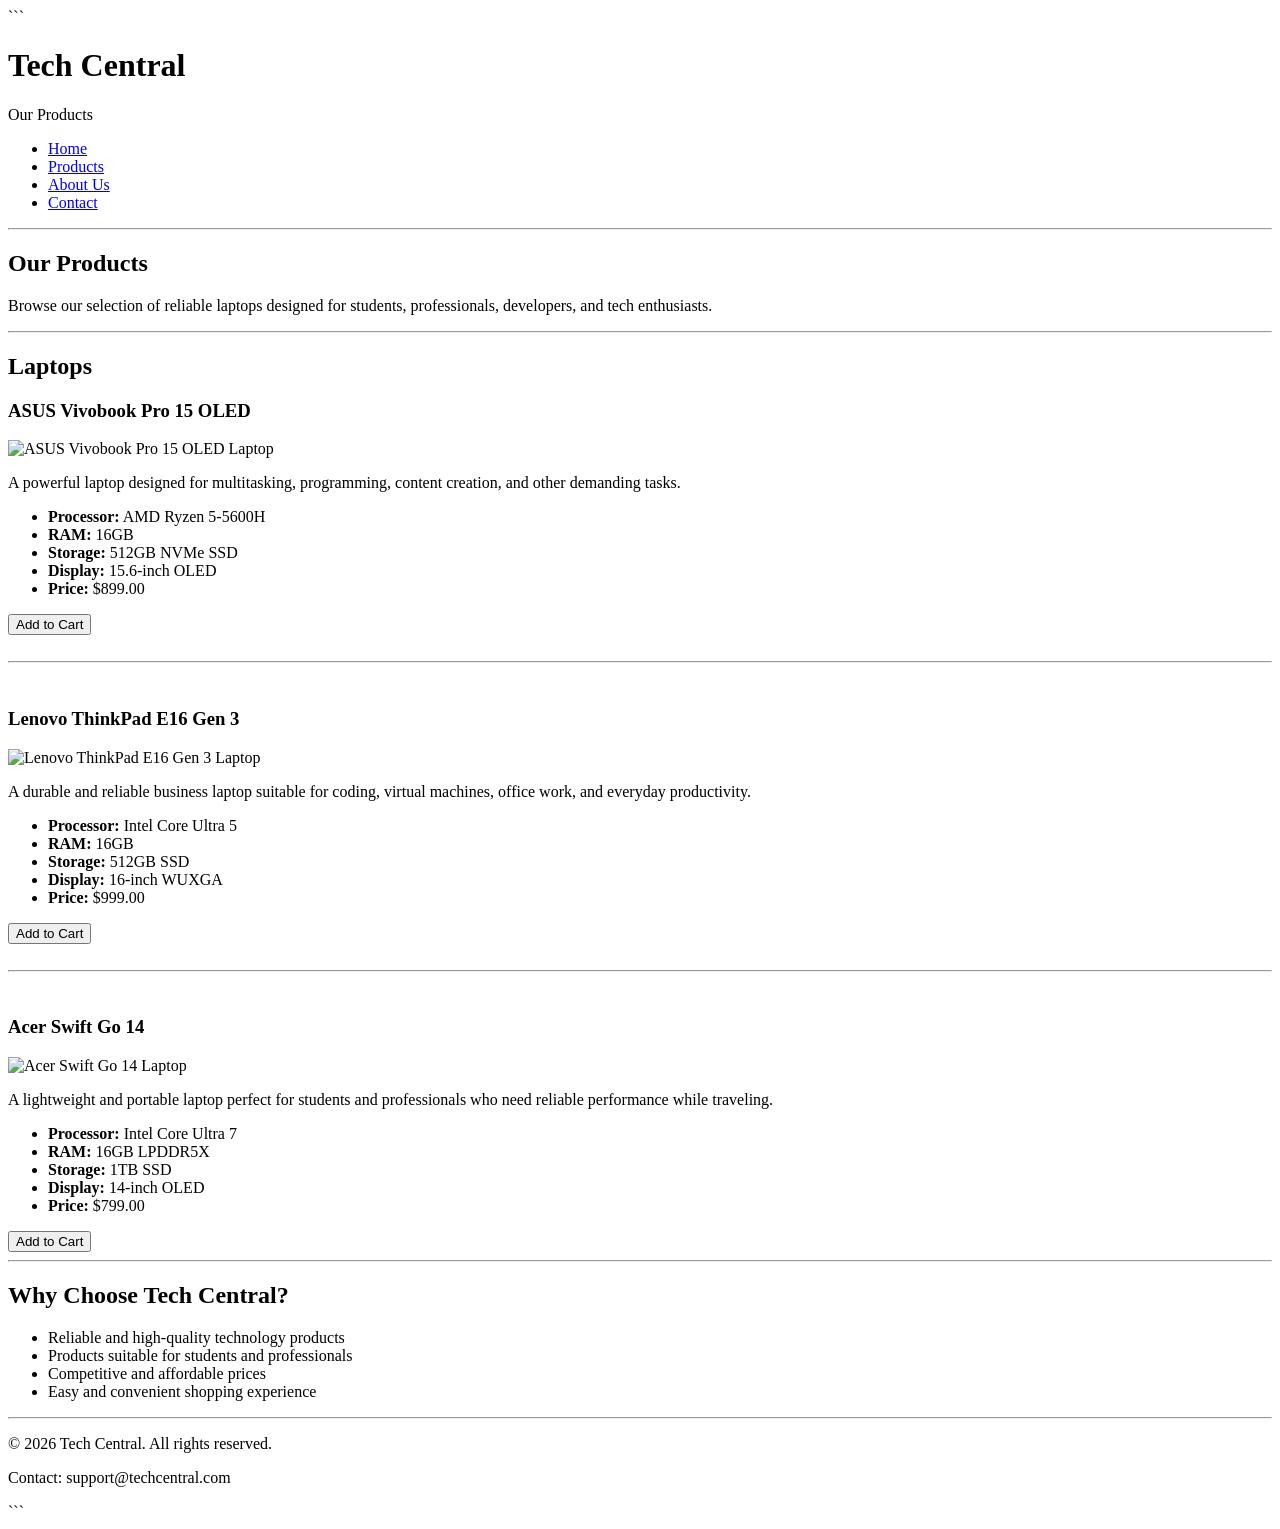
==== product.html @ 0bf6bc7e "Added content to product.html" ====
<!DOCTYPE html>

<html lang="en">
<head>
    <meta charset="UTF-8">
    <title>Products - Tech Central</title>
</head>
<body>

```
<header>
    <h1>Tech Central</h1>
    <p>Our Products</p>

    <nav>
        <ul>
            <li><a href="index.html">Home</a></li>
            <li><a href="product.html">Products</a></li>
            <li><a href="about.html">About Us</a></li>
            <li><a href="contact.html">Contact</a></li>
        </ul>
    </nav>
</header>

<hr>

<main>

    <section>
        <h2>Our Products</h2>
        <p>Browse our selection of reliable laptops designed for students, professionals, developers, and tech enthusiasts.</p>
    </section>

    <hr>

    <section>
        <h2>Laptops</h2>

        <article>
            <h3>ASUS Vivobook Pro 15 OLED</h3>

            <img src="https://via.placeholder.com/300x200"
                 alt="ASUS Vivobook Pro 15 OLED Laptop">

            <p>
                A powerful laptop designed for multitasking, programming,
                content creation, and other demanding tasks.
            </p>

            <ul>
                <li><strong>Processor:</strong> AMD Ryzen 5-5600H</li>
                <li><strong>RAM:</strong> 16GB</li>
                <li><strong>Storage:</strong> 512GB NVMe SSD</li>
                <li><strong>Display:</strong> 15.6-inch OLED</li>
                <li><strong>Price:</strong> $899.00</li>
            </ul>

            <button type="button">Add to Cart</button>
        </article>

        <br>
        <hr>
        <br>

        <article>
            <h3>Lenovo ThinkPad E16 Gen 3</h3>

            <img src="https://via.placeholder.com/300x200"
                 alt="Lenovo ThinkPad E16 Gen 3 Laptop">

            <p>
                A durable and reliable business laptop suitable for coding,
                virtual machines, office work, and everyday productivity.
            </p>

            <ul>
                <li><strong>Processor:</strong> Intel Core Ultra 5</li>
                <li><strong>RAM:</strong> 16GB</li>
                <li><strong>Storage:</strong> 512GB SSD</li>
                <li><strong>Display:</strong> 16-inch WUXGA</li>
                <li><strong>Price:</strong> $999.00</li>
            </ul>

            <button type="button">Add to Cart</button>
        </article>

        <br>
        <hr>
        <br>

        <article>
            <h3>Acer Swift Go 14</h3>

            <img src="https://via.placeholder.com/300x200"
                 alt="Acer Swift Go 14 Laptop">

            <p>
                A lightweight and portable laptop perfect for students and
                professionals who need reliable performance while traveling.
            </p>

            <ul>
                <li><strong>Processor:</strong> Intel Core Ultra 7</li>
                <li><strong>RAM:</strong> 16GB LPDDR5X</li>
                <li><strong>Storage:</strong> 1TB SSD</li>
                <li><strong>Display:</strong> 14-inch OLED</li>
                <li><strong>Price:</strong> $799.00</li>
            </ul>

            <button type="button">Add to Cart</button>
        </article>

    </section>

    <hr>

    <section>
        <h2>Why Choose Tech Central?</h2>

        <ul>
            <li>Reliable and high-quality technology products</li>
            <li>Products suitable for students and professionals</li>
            <li>Competitive and affordable prices</li>
            <li>Easy and convenient shopping experience</li>
        </ul>
    </section>

</main>

<hr>

<footer>
    <p>&copy; 2026 Tech Central. All rights reserved.</p>
    <p>Contact: support@techcentral.com</p>
</footer>
```

</body>
</html>
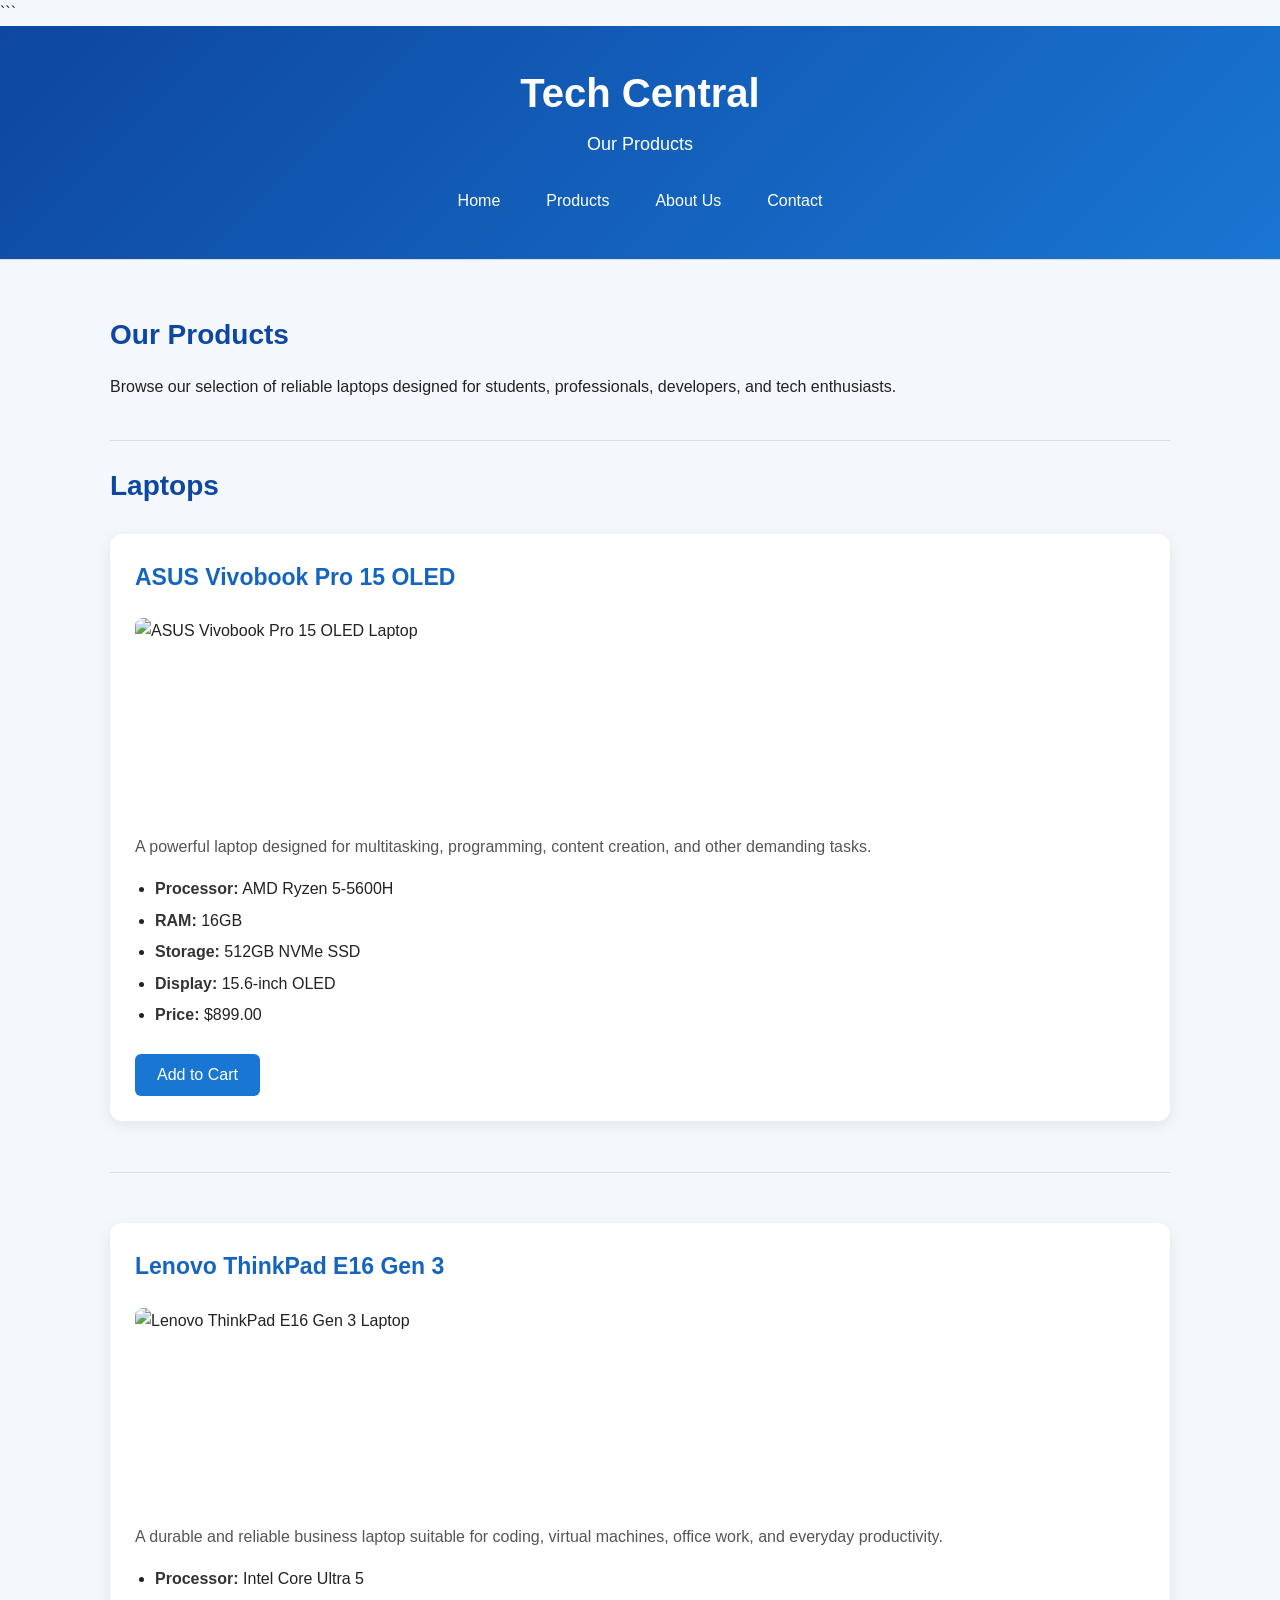
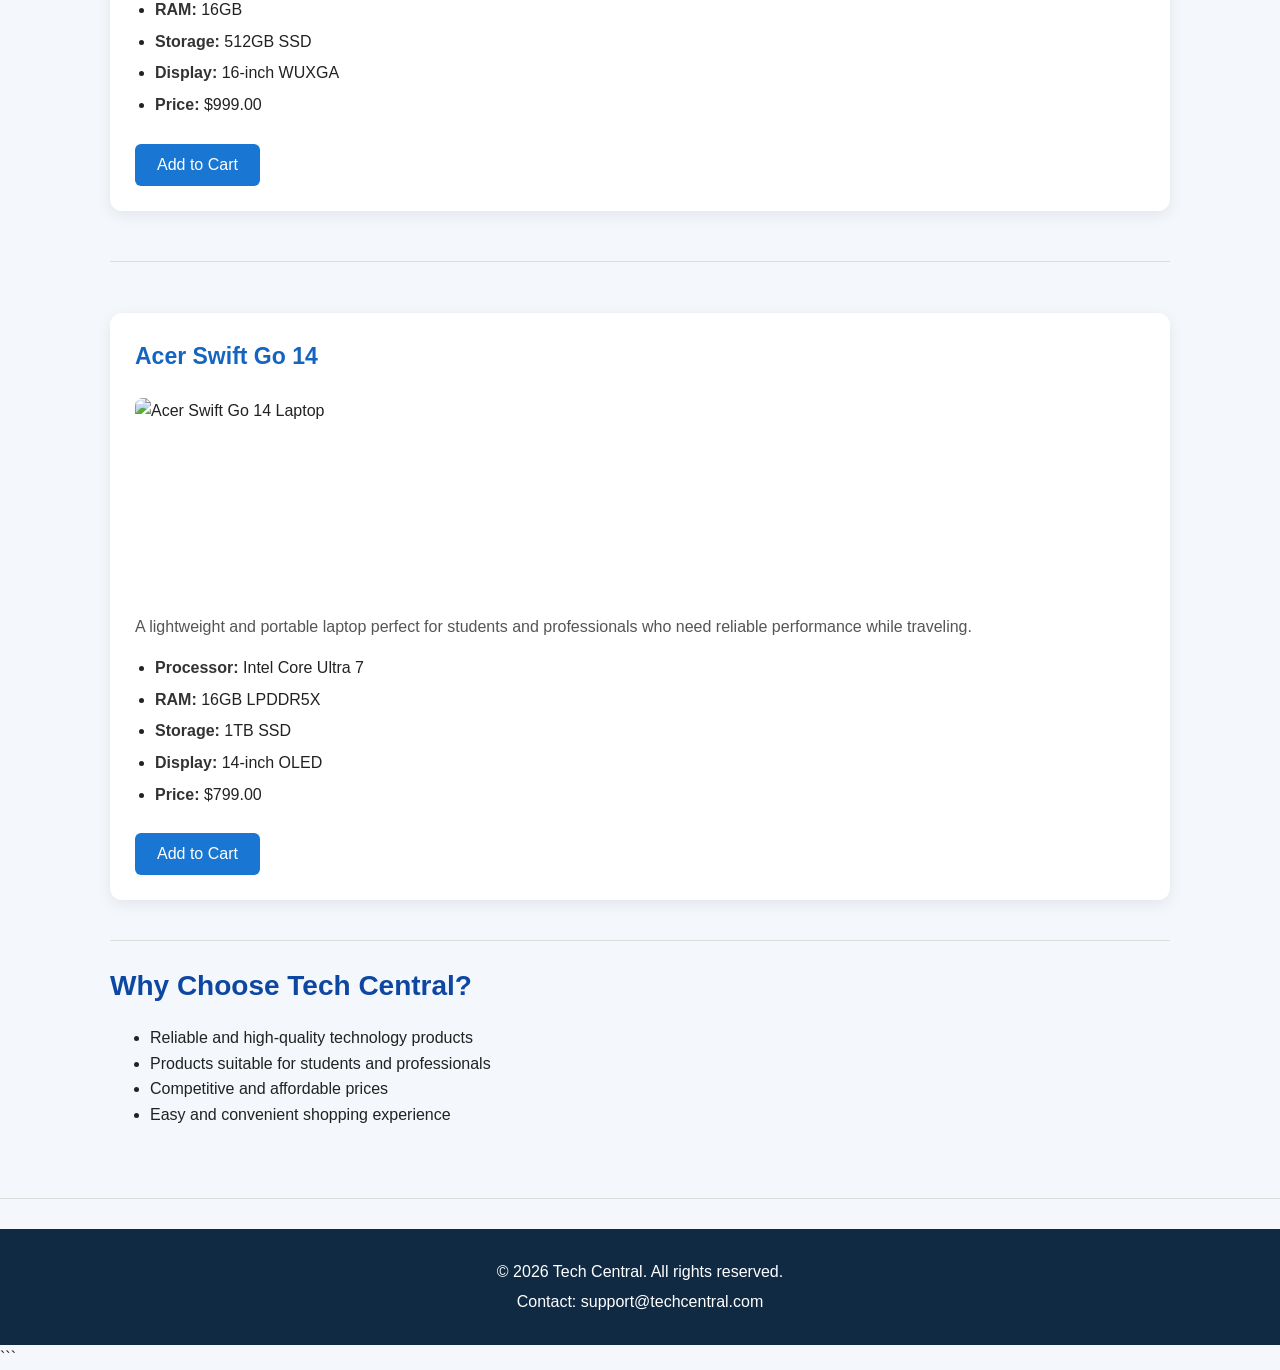
==== commit 6b04c173: "updated the styling on index and product" ====
--- a/product.html
+++ b/product.html
@@ -4,6 +4,7 @@
 <head>
     <meta charset="UTF-8">
     <title>Products - Tech Central</title>
+    <link rel="stylesheet" href="style.css">
 </head>
 <body>
 
--- a/style.css
+++ b/style.css
@@ -0,0 +1,346 @@
+/* =========================
+   GENERAL STYLES
+========================= */
+
+* {
+    box-sizing: border-box;
+}
+
+body {
+    font-family: Arial, Helvetica, sans-serif;
+    margin: 0;
+    padding: 0;
+    background-color: #f4f7fb;
+    color: #222;
+    line-height: 1.6;
+}
+
+/* =========================
+   HEADER
+========================= */
+
+header {
+    background: linear-gradient(135deg, #0d47a1, #1976d2);
+    color: white;
+    text-align: center;
+    padding: 35px 20px;
+}
+
+header h1 {
+    margin: 0 0 5px;
+    font-size: 40px;
+}
+
+header p {
+    margin: 5px 0 20px;
+    font-size: 18px;
+}
+
+/* =========================
+   NAVIGATION
+========================= */
+
+nav ul {
+    list-style: none;
+    padding: 0;
+    margin: 20px 0 0;
+
+    display: flex;
+    justify-content: center;
+    flex-wrap: wrap;
+    gap: 10px;
+}
+
+nav ul li {
+    margin: 0;
+}
+
+nav ul li a {
+    display: block;
+    color: white;
+    text-decoration: none;
+    padding: 10px 18px;
+    border-radius: 6px;
+    transition: background-color 0.3s ease;
+}
+
+nav ul li a:hover {
+    background-color: rgba(255, 255, 255, 0.2);
+}
+
+/* =========================
+   MAIN CONTENT
+========================= */
+
+main {
+    max-width: 1100px;
+    margin: 0 auto;
+    padding: 30px 20px;
+}
+
+section {
+    margin-bottom: 40px;
+}
+
+section h2 {
+    color: #0d47a1;
+    font-size: 28px;
+    margin-bottom: 10px;
+}
+
+section > p {
+    max-width: 800px;
+}
+
+/* =========================
+   HOME SECTION
+========================= */
+
+#home {
+    background-color: white;
+    padding: 40px;
+    border-radius: 12px;
+    text-align: center;
+    box-shadow: 0 4px 15px rgba(0, 0, 0, 0.08);
+}
+
+#home h2 {
+    font-size: 32px;
+}
+
+/* =========================
+   PRODUCTS
+========================= */
+
+#featured,
+main > section {
+    width: 100%;
+}
+
+article {
+    background-color: white;
+    padding: 25px;
+    margin: 25px 0;
+    border-radius: 12px;
+
+    box-shadow: 0 4px 15px rgba(0, 0, 0, 0.08);
+
+    transition: transform 0.3s ease,
+                box-shadow 0.3s ease;
+}
+
+article:hover {
+    transform: translateY(-5px);
+    box-shadow: 0 8px 25px rgba(0, 0, 0, 0.12);
+}
+
+article h3 {
+    color: #1565c0;
+    font-size: 23px;
+    margin-top: 0;
+}
+
+article img {
+    display: block;
+    width: 300px;
+    max-width: 100%;
+    height: 200px;
+    object-fit: cover;
+
+    margin: 15px 0;
+    border-radius: 8px;
+}
+
+article p {
+    color: #555;
+}
+
+/* =========================
+   PRODUCT DETAILS
+========================= */
+
+article ul {
+    padding-left: 20px;
+}
+
+article li {
+    margin-bottom: 6px;
+}
+
+article li strong {
+    color: #333;
+}
+
+/* =========================
+   BUTTONS
+========================= */
+
+button {
+    background-color: #1976d2;
+    color: white;
+
+    border: none;
+    border-radius: 6px;
+
+    padding: 12px 22px;
+    margin-top: 10px;
+
+    font-size: 16px;
+    cursor: pointer;
+
+    transition: background-color 0.3s ease,
+                transform 0.2s ease;
+}
+
+button:hover {
+    background-color: #0d47a1;
+    transform: scale(1.03);
+}
+
+button:active {
+    transform: scale(0.98);
+}
+
+/* =========================
+   ABOUT SECTION
+========================= */
+
+#about {
+    background-color: white;
+    padding: 30px;
+    border-radius: 12px;
+    box-shadow: 0 4px 15px rgba(0, 0, 0, 0.08);
+}
+
+/* =========================
+   HORIZONTAL LINES
+========================= */
+
+hr {
+    border: 0;
+    border-top: 1px solid #ddd;
+    margin: 0;
+}
+
+/* =========================
+   FOOTER
+========================= */
+
+footer {
+    background-color: #102a43;
+    color: white;
+    text-align: center;
+    padding: 25px 20px;
+    margin-top: 30px;
+}
+
+footer p {
+    margin: 5px 0;
+}
+
+/* =========================
+   CONTACT PAGE
+========================= */
+
+.contact-container {
+    max-width: 900px;
+    margin: auto;
+    padding: 20px;
+}
+
+.contact-info,
+.contact-form {
+    background-color: white;
+    padding: 25px;
+    margin-bottom: 30px;
+    border-radius: 12px;
+    box-shadow: 0 4px 15px rgba(0, 0, 0, 0.08);
+}
+
+.contact-info h2,
+.contact-form h2 {
+    color: #0d47a1;
+}
+
+form {
+    display: flex;
+    flex-direction: column;
+}
+
+input,
+textarea {
+    font-family: Arial, Helvetica, sans-serif;
+    font-size: 15px;
+
+    margin-bottom: 15px;
+    padding: 12px;
+
+    border: 1px solid #ccc;
+    border-radius: 6px;
+
+    outline: none;
+}
+
+input:focus,
+textarea:focus {
+    border-color: #1976d2;
+    box-shadow: 0 0 5px rgba(25, 118, 210, 0.3);
+}
+
+textarea {
+    resize: vertical;
+}
+
+/* =========================
+   RESPONSIVE DESIGN
+========================= */
+
+@media (max-width: 600px) {
+
+    header {
+        padding: 25px 15px;
+    }
+
+    header h1 {
+        font-size: 30px;
+    }
+
+    header p {
+        font-size: 16px;
+    }
+
+    nav ul {
+        flex-direction: column;
+        align-items: center;
+    }
+
+    nav ul li a {
+        width: 200px;
+    }
+
+    main {
+        padding: 20px 15px;
+    }
+
+    #home {
+        padding: 25px 15px;
+    }
+
+    article {
+        padding: 20px;
+    }
+
+    article img {
+        width: 100%;
+        height: auto;
+    }
+
+    section h2 {
+        font-size: 24px;
+    }
+
+    button {
+        width: 100%;
+    }
+}
+
